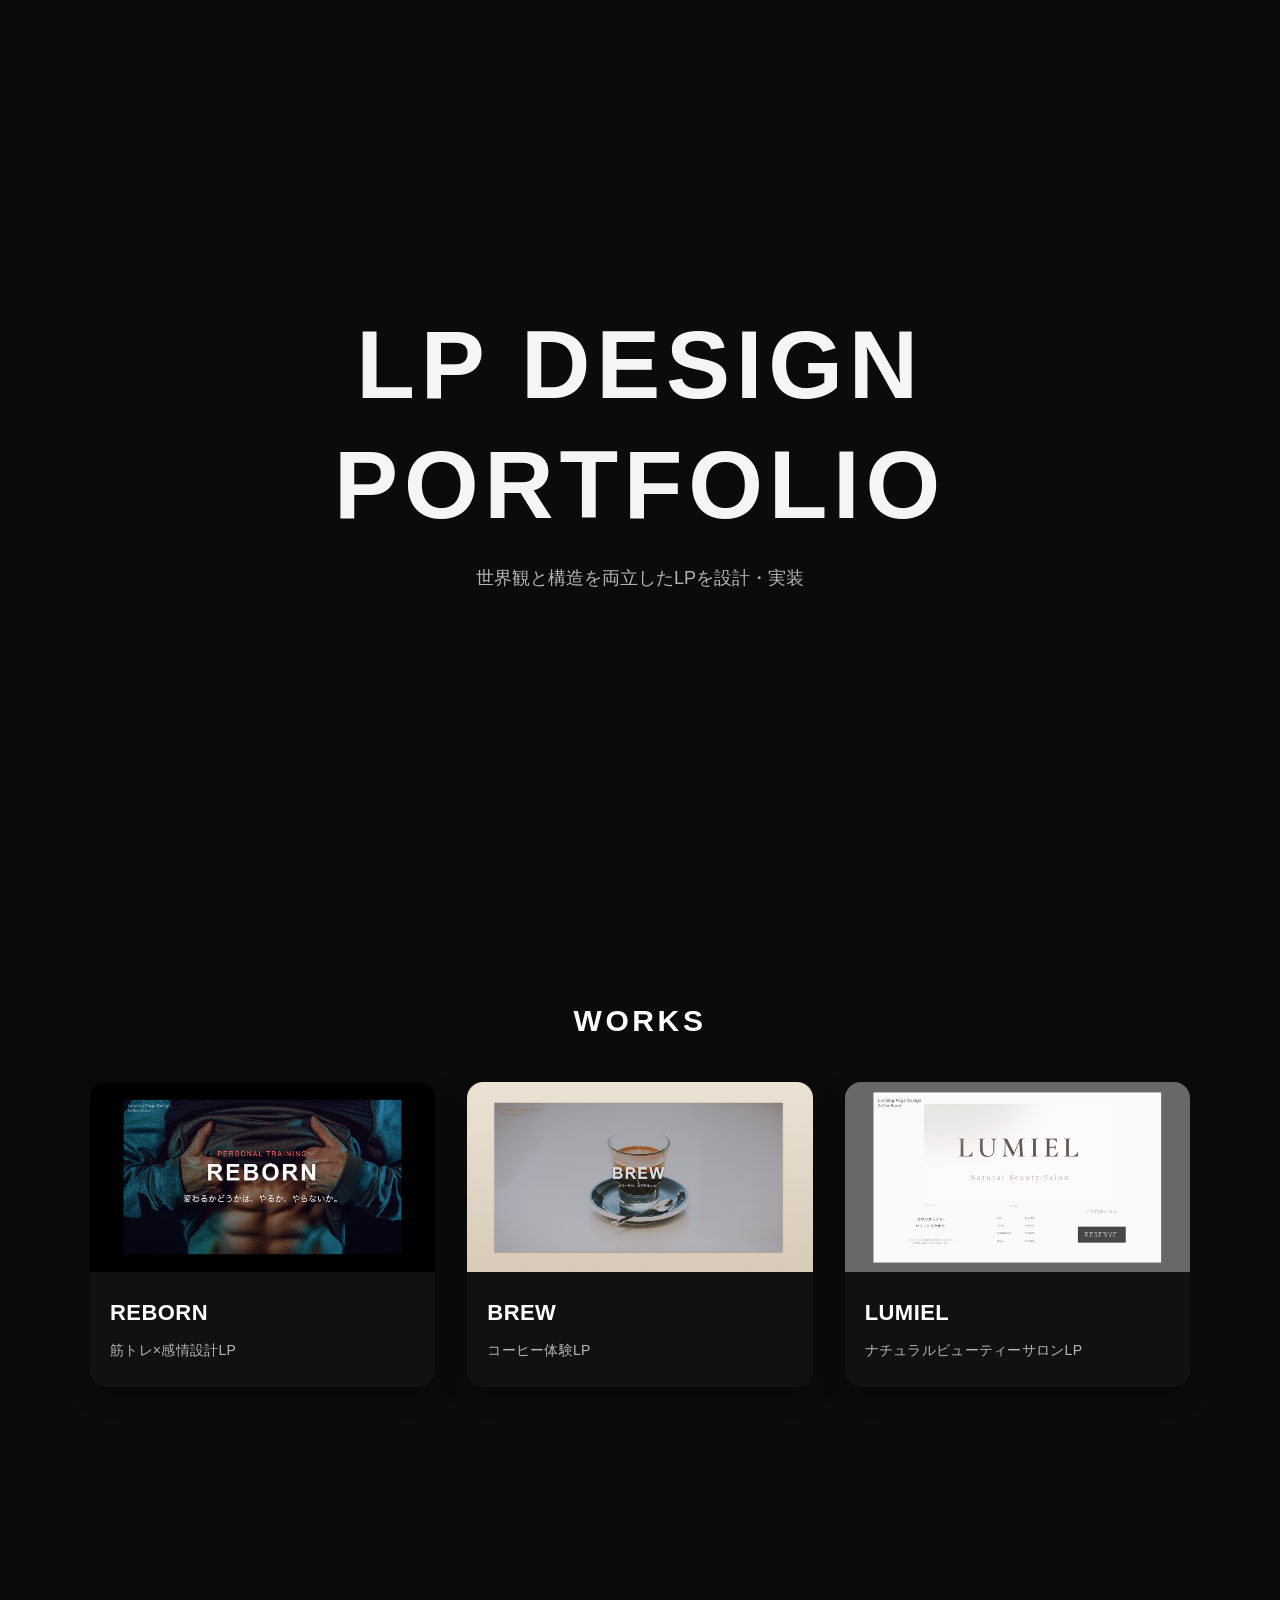
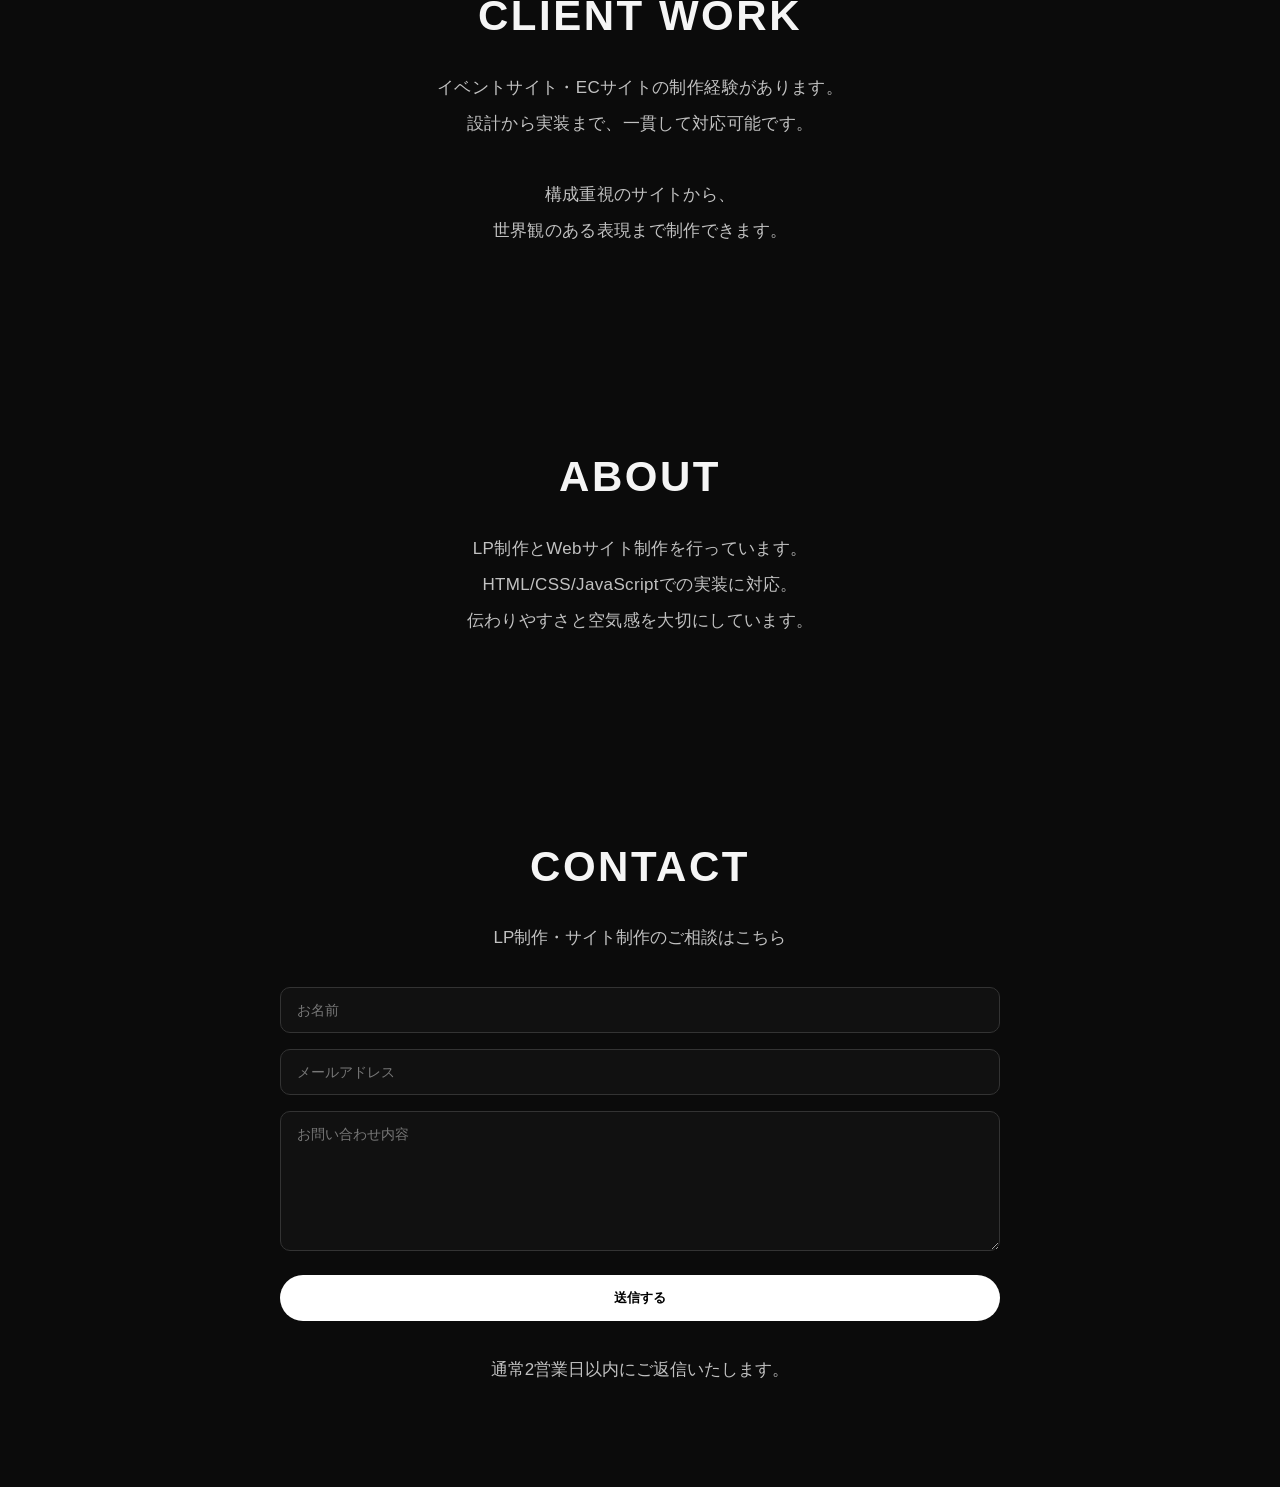
==== index.html @ c7b92b97 "update portfolio site" ====
<!DOCTYPE html>
<html lang="ja">
<head>
  <meta charset="UTF-8">
  <meta name="viewport" content="width=device-width, initial-scale=1.0">
  <title>LP DESIGN PORTFOLIO</title>
  <link rel="stylesheet" href="style.css">
</head>

<body>

  <!-- HERO -->
  <section class="hero">
    <div class="container">
      <h1>LP DESIGN PORTFOLIO</h1>
      <p>世界観と構造を両立したLPを設計・実装</p>
    </div>
  </section>

  <!-- WORKS -->
  <section class="works">
    <div class="container">
      <h2>WORKS</h2>

      <div class="works-grid">

        <a href="reborn/index.html" class="work-card">
          <img src="img/reborn画像/1.reborn.png" alt="REBORN">
          <div class="work-content">
            <div class="work-title">REBORN</div>
            <div class="work-desc">筋トレ×感情設計LP</div>
          </div>
        </a>

        <a href="brew/index.html" class="work-card">
          <img src="img/brew画像/1.brew.png" alt="BREW">
          <div class="work-content">
            <div class="work-title">BREW</div>
            <div class="work-desc">コーヒー体験LP</div>
          </div>
        </a>

        <a href="lumiel/index.html" class="work-card">
          <img src="img/lumiel画像/2.lumiel.png" alt="LUMIEL">
          <div class="work-content">
            <div class="work-title">LUMIEL</div>
            <div class="work-desc">ナチュラルビューティーサロンLP</div>
          </div>
        </a>

      </div>
    </div>
  </section>

  <!-- CLIENT WORK -->
  <section class="client-work">
    <div class="container narrow">
      <h2>CLIENT WORK</h2>
      <p>
        イベントサイト・ECサイトの制作経験があります。<br>
        設計から実装まで、一貫して対応可能です。<br><br>
        構成重視のサイトから、<br>世界観のある表現まで制作できます。
      </p>
    </div>
  </section>

  <!-- ABOUT -->
  <section class="about">
    <div class="container narrow">
      <h2>ABOUT</h2>
      <p>
        LP制作とWebサイト制作を行っています。<br>
        HTML/CSS/JavaScriptでの実装に対応。<br>
        伝わりやすさと空気感を大切にしています。
      </p>
    </div>
  </section>

  <!-- CONTACT -->
  <section class="contact">
    <div class="container narrow">
      <h2>CONTACT</h2>
      <p>LP制作・サイト制作のご相談はこちら</p>

      <form action="https://formspree.io/f/xdapodez" method="POST" class="contact-form">
        
        <input type="text" name="name" placeholder="お名前" required>
        
        <input type="email" name="email" placeholder="メールアドレス" required>
        
        <textarea name="message" placeholder="お問い合わせ内容" required></textarea>
        
        <button type="submit">送信する</button>

        <p>通常2営業日以内にご返信いたします。</p>

      </form>
    </div>
  </section>

  <script src="main.js"></script>

</body>
</html>
---- style.css ----
*{
  box-sizing:border-box;
  margin:0;
  padding:0;
}

body{
  font-family:Arial, sans-serif;
  background:#0b0b0b;
  color:#f5f5f5;
  line-height:1.7;
}

img{
  width:100%;
  display:block;
}

a{
  text-decoration:none;
  color:inherit;
}

.container{
  width:min(100% - 32px, 1100px);
  margin:0 auto;
}

.container.narrow{
  width:min(100% - 32px, 720px);
  margin:0 auto;
}

section{
  padding:100px 0;
}

h2{
  font-size:clamp(28px, 4vw, 42px);
  margin-bottom:24px;
  letter-spacing:.06em;
  line-height:1.4;
  text-align:center;
}

/* =========================
   HERO
========================= */
.hero{
  min-height:100vh;
  display:flex;
  align-items:center;
  justify-content:center;
  text-align:center;
}

.hero h1{
  font-size:clamp(36px, 8vw, 96px);
  letter-spacing:.06em;
  line-height:1.25;
  margin-bottom:16px;
  font-weight:700;
}

.hero-sub{
  font-size:clamp(24px, 4vw, 48px);
  margin-top:12px;
  margin-bottom:18px;
  letter-spacing:.08em;
  line-height:1.4;
  opacity:.9;
}

.hero p{
  font-size:18px;
  line-height:1.9;
  opacity:.72;
}

/* =========================
   WORKS
========================= */
.works{
  text-align:center;
}

.client-work p,
.about p{
  margin-top:16px;
  font-size:15px;
  line-height:2.15;
  opacity:.82;
  letter-spacing:.02em;
}

.works h2{
  font-size:30px;
  letter-spacing:.12em;
  margin-bottom:28px;
  color:#ffffff;
}

.works-grid{
  display:grid;
  grid-template-columns:repeat(auto-fit, minmax(280px,1fr));
  gap:32px;
  margin-top:40px;
}

.work-card{
  display:block;
  background:#111;
  border-radius:16px;
  overflow:hidden;
  transition:transform .3s ease, box-shadow .3s ease;
  box-shadow:0 8px 24px rgba(0,0,0,.18);
  text-align:left;
}

.work-card:hover{
  transform:translateY(-8px);
  box-shadow:0 20px 44px rgba(0,0,0,.32);
}

.work-card img{
  height:190px;
  object-fit:cover;
}

.work-content{
  padding:22px 20px 24px;
}

.work-title{
  font-size:22px;
  margin-bottom:8px;
  font-weight:700;
  color:#ffffff;
  letter-spacing:.02em;
}

.work-desc{
  font-size:14px;
  line-height:1.7;
  opacity:.72;
  letter-spacing:.02em;
}

/* =========================
   CLIENT WORK
========================= */
.client-work{
  text-align:center;
}

.client-work p{
  margin-top:16px;
  font-size:17px;
  line-height:2.1;
  opacity:.78;
}

/* =========================
   ABOUT
========================= */
.about{
  text-align:center;
}

.about p{
  margin-top:16px;
  font-size:17px;
  line-height:2.1;
  opacity:.78;
}

/* =========================
   CONTACT
========================= */
.contact{
  text-align:center;
}

.contact p{
  margin-top:16px;
  font-size:17px;
  line-height:2;
  opacity:.78;
}

.contact a{
  display:inline-block;
  margin-top:24px;
  padding:14px 32px;
  background:#fff;
  color:#000;
  border-radius:999px;
  font-weight:700;
  transition:transform .3s ease, opacity .3s ease;
}

.contact a:hover{
  transform:translateY(-2px);
  opacity:.92;
}

/* =========================
   CONTACT FORM
========================= */
.contact-form{
  margin-top:32px;
  display:flex;
  flex-direction:column;
  gap:16px;
}

.contact-form input,
.contact-form textarea{
  width:100%;
  padding:14px 16px;
  background:#111;
  border:1px solid #333;
  border-radius:10px;
  color:#fff;
  font-size:14px;
}

.contact-form textarea{
  min-height:140px;
  resize:vertical;
}

.contact-form input::placeholder,
.contact-form textarea::placeholder{
  color:#777;
}

.contact-form button{
  margin-top:8px;
  padding:14px;
  background:#fff;
  color:#000;
  border:none;
  border-radius:999px;
  font-weight:700;
  cursor:pointer;
  transition:.3s;
}

.contact-form button:hover{
  transform:translateY(-2px);
  opacity:.9;
}

/* =========================
   TABLET
========================= */
@media (max-width: 1023px){
  .works-grid{
    grid-template-columns:repeat(2, 1fr);
  }
}

/* =========================
   SP
========================= */
@media (max-width: 767px){
  section{
    padding:72px 0;
  }

  .container{
    width:min(100% - 28px, 420px);
  }

  .container.narrow{
    width:min(100% - 40px, 420px);
    max-width:420px;
  }

  h2{
    font-size:22px;
    margin-bottom:18px;
    letter-spacing:.08em;
    line-height:1.4;
  }

  /* HERO */
  .hero{
    min-height:88svh;
    padding:40px 0;
  }

  .hero h1{
    font-size:34px;
    line-height:1.35;
    letter-spacing:.04em;
    margin-bottom:12px;
  }

  .hero-sub{
    font-size:15px;
    line-height:1.6;
    margin-top:0;
    margin-bottom:12px;
    letter-spacing:.12em;
    opacity:.82;
  }

  .hero p{
    font-size:13px;
    line-height:1.9;
    opacity:.72;
  }

  /* WORKS */
  .works{
    padding-top:56px;
  }

  .client-work p,
  .about p{
    font-size:14px;
    line-height:2.05;
    letter-spacing:.01em;
  }

  .client-work p,
  .about p{
    max-width:520px;
    margin-left:auto;
    margin-right:auto;
  }

  .works h2{
    font-size:18px;
    letter-spacing:.14em;
    margin-bottom:18px;
    opacity:.88;
    text-align:center;
  }

  .works-grid{
    grid-template-columns:1fr;
    gap:18px;
    margin-top:24px;
  }

  .work-card{
    border-radius:14px;
  }

  .work-card img{
    height:170px;
    object-fit:cover;
  }

  .work-content{
    padding:16px 16px 18px;
  }

  .work-title{
    font-size:16px;
    margin-bottom:6px;
  }

  .work-desc{
    font-size:12px;
    line-height:1.7;
    opacity:.76;
  }

  /* CLIENT WORK / ABOUT / CONTACT */
  .client-work,
  .about,
  .contact{
    text-align:center;
    padding:64px 0;
  }

  .client-work h2,
  .about h2,
  .contact h2{
    margin-bottom:16px;
  }

  .client-work p,
  .about p,
  .contact p{
    font-size:14px;
    line-height:2;
    margin-top:14px;
    opacity:.82;
  }

  /* CONTACT button */
  .contact a{
    margin-top:20px;
    padding:14px 26px;
    font-size:14px;
    border-radius:999px;
  }
}
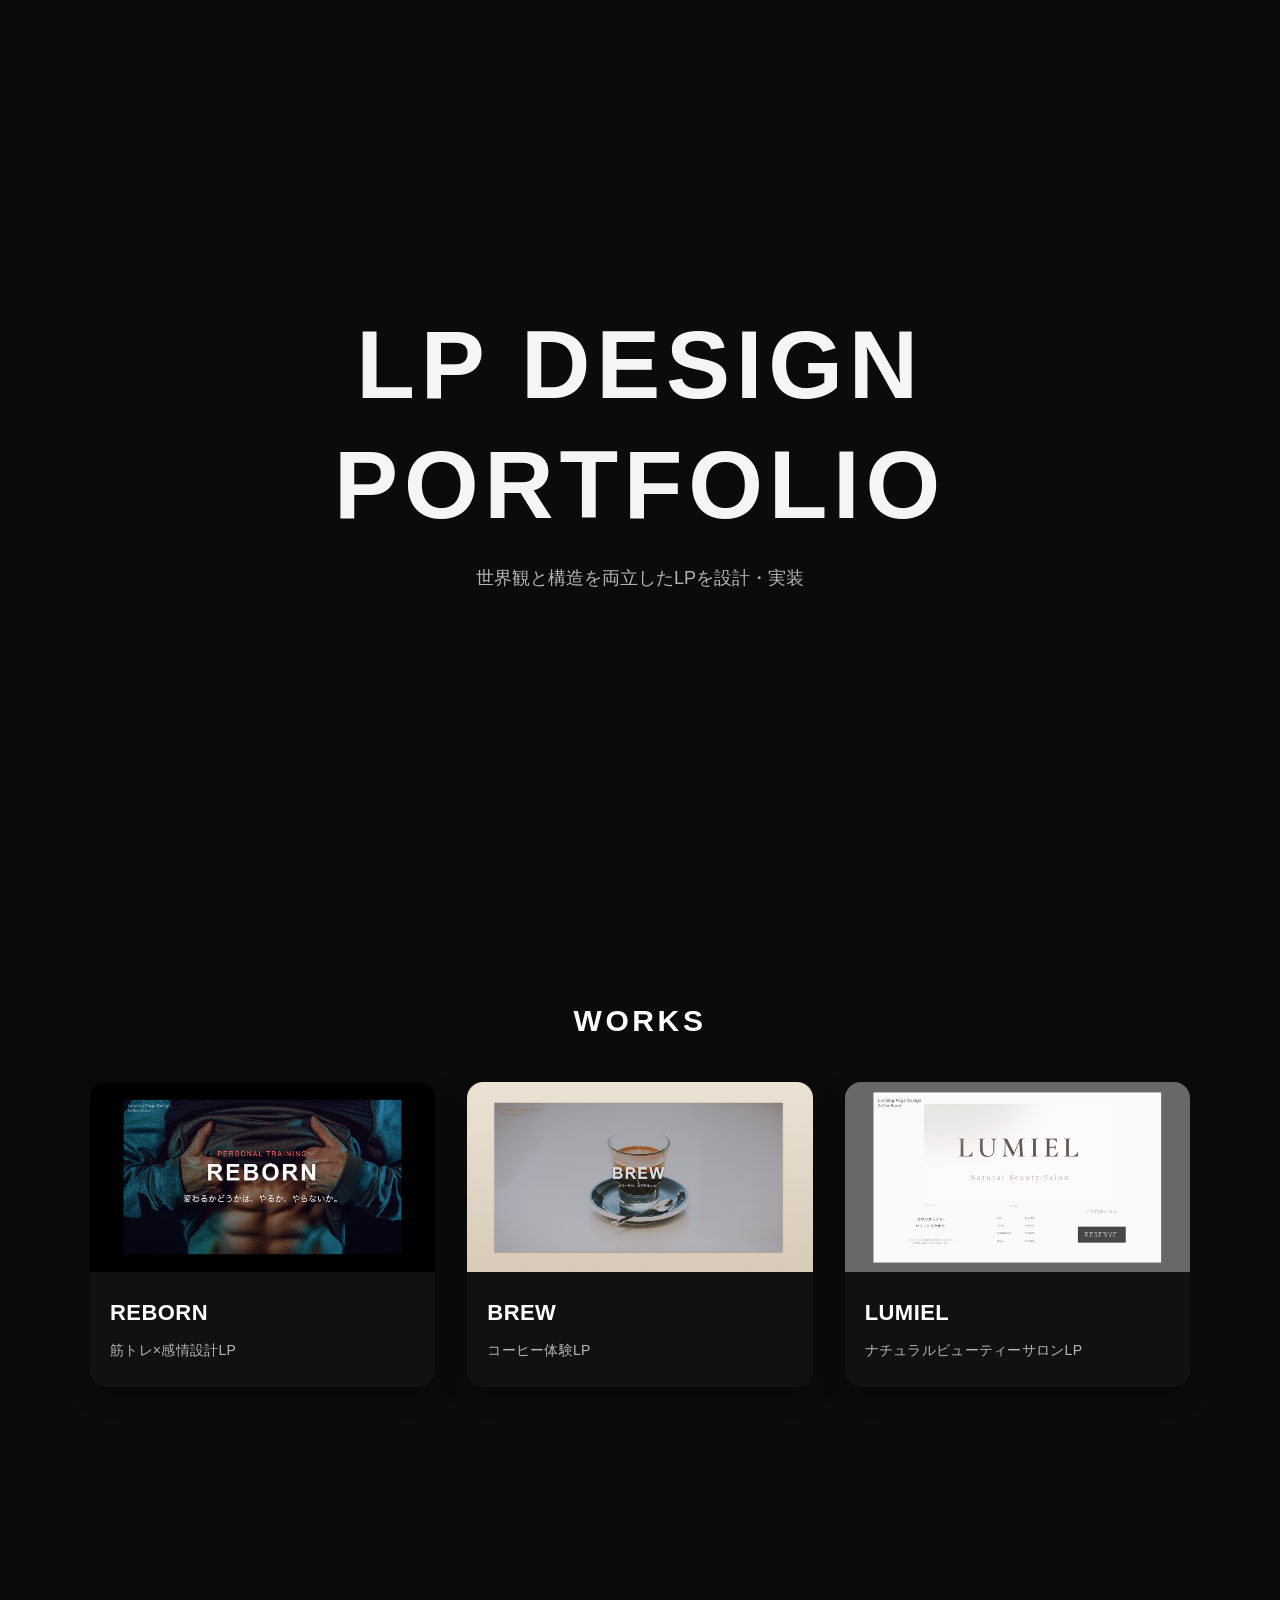
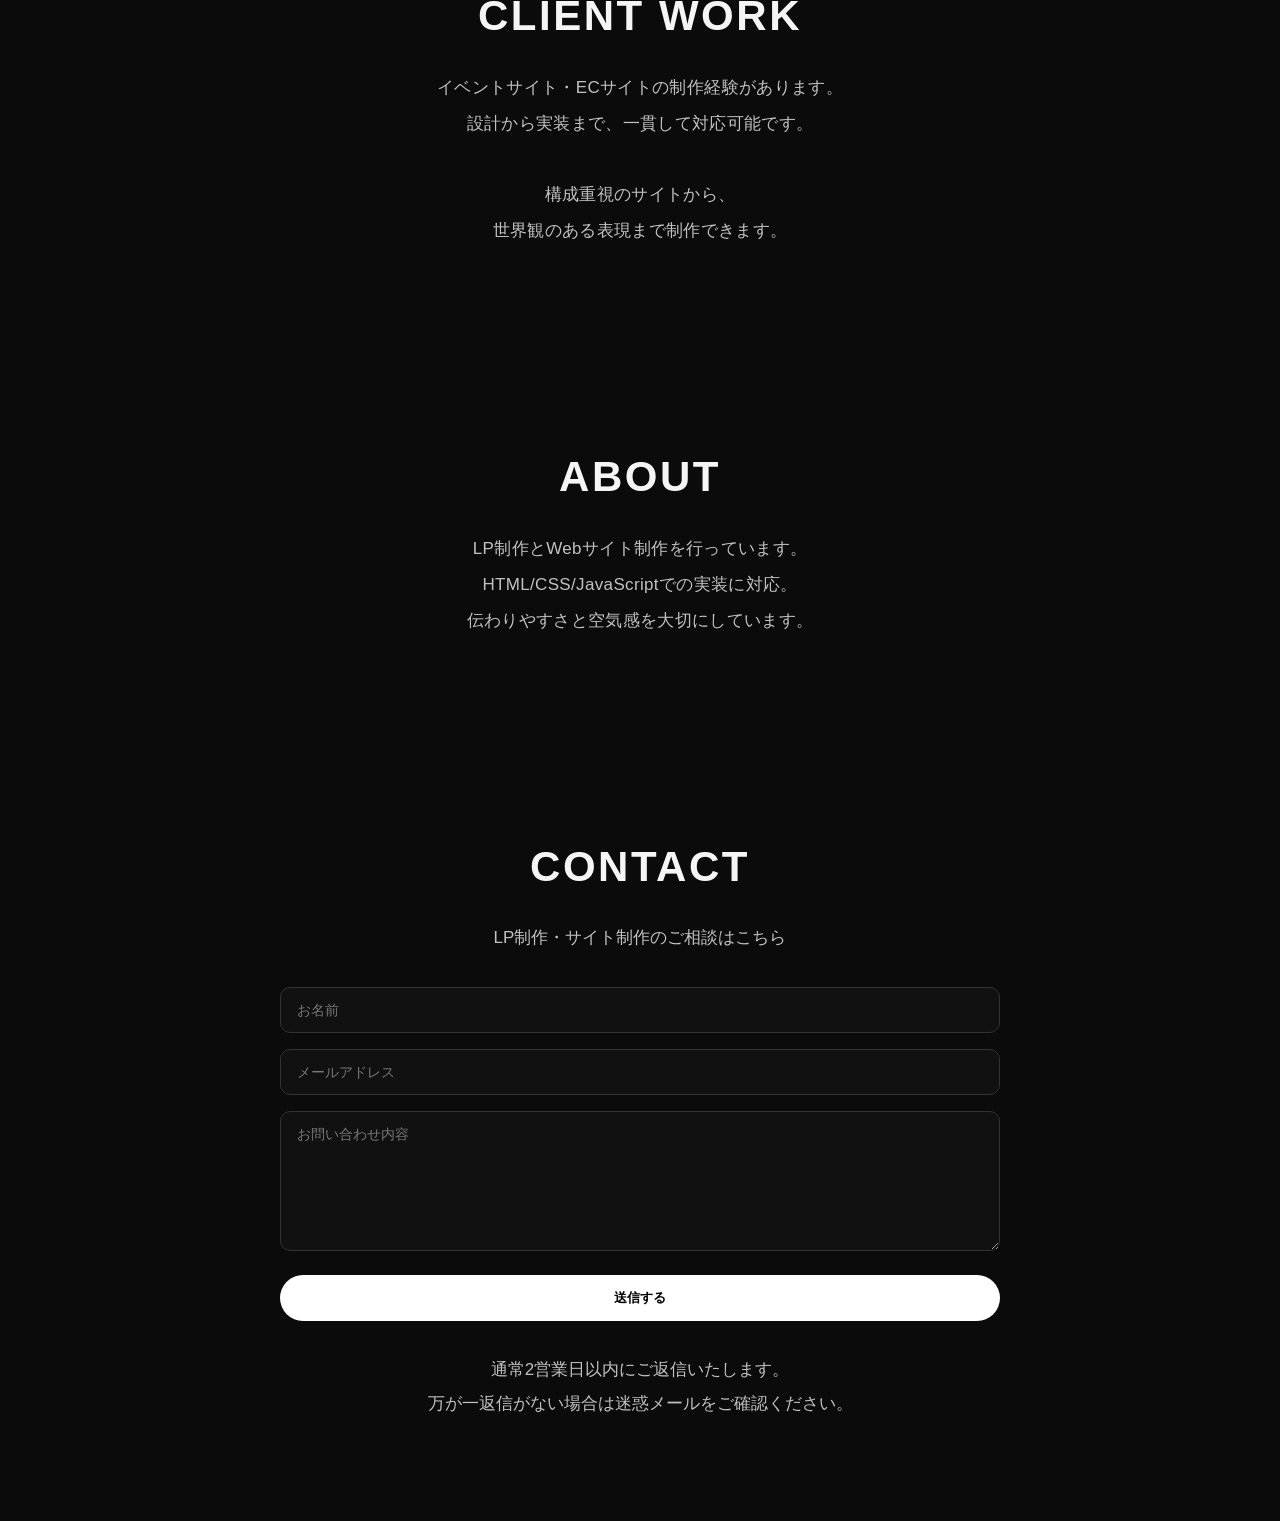
==== commit ead08806: "update portfolio site" ====
--- a/index.html
+++ b/index.html
@@ -83,16 +83,16 @@
       <p>LP制作・サイト制作のご相談はこちら</p>
 
       <form action="https://formspree.io/f/xdapodez" method="POST" class="contact-form">
+
+        <input type="hidden" name="_next" value="https://portfolio-ichs.onrender.com/thanks.html">
         
-        <input type="text" name="name" placeholder="お名前" required>
-        
+        <input type="text" name="name" placeholder="お名前" required> 
         <input type="email" name="email" placeholder="メールアドレス" required>
-        
-        <textarea name="message" placeholder="お問い合わせ内容" required></textarea>
-        
+        <textarea name="message" placeholder="お問い合わせ内容" required></textarea> 
         <button type="submit">送信する</button>
 
-        <p>通常2営業日以内にご返信いたします。</p>
+        <p>通常2営業日以内にご返信いたします。<br>
+        万が一返信がない場合は迷惑メールをご確認ください。</p>
 
       </form>
     </div>
